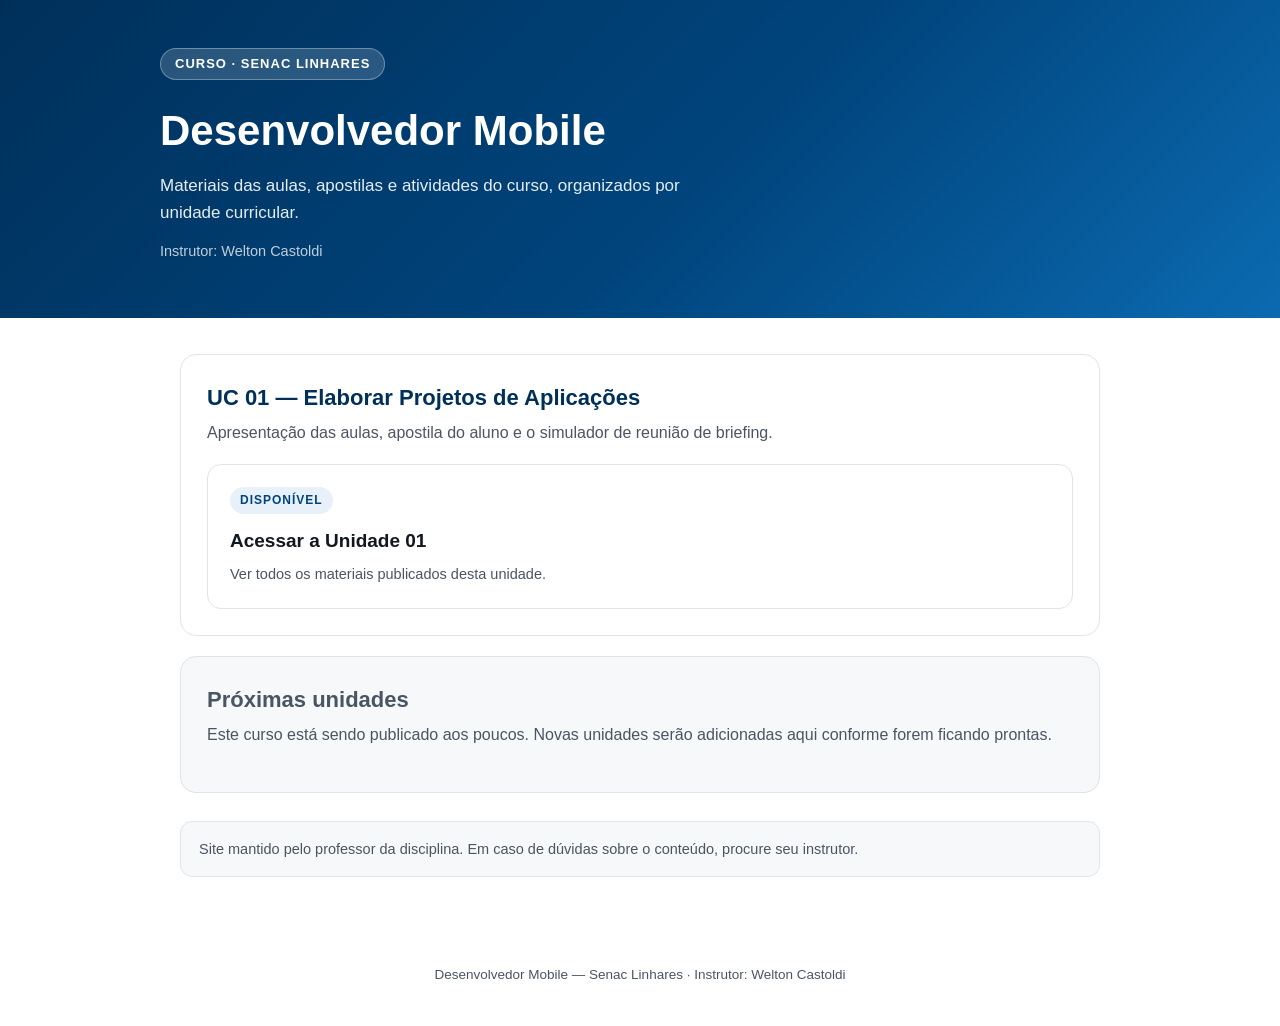
==== index.html @ 2380a628 "Publica unidade 01" ====
<!DOCTYPE html>
<html lang="pt-BR">
<head>
<meta charset="UTF-8">
<meta name="viewport" content="width=device-width, initial-scale=1.0">
<title>Desenvolvedor Mobile | Senac Linhares</title>
<link rel="stylesheet" href="assets/style.css">
</head>
<body>
<div class="topo">
  <div class="faixa-conteudo">
    <span class="tag">Curso · Senac Linhares</span>
    <h1>Desenvolvedor Mobile</h1>
    <p>Materiais das aulas, apostilas e atividades do curso, organizados por unidade curricular.</p>
    <p style="margin-top:14px;font-size:14.5px;color:rgba(255,255,255,.75)">Instrutor: Welton Castoldi</p>
  </div>
</div>
<main>

  <div class="cartao-unidade">
    <h2>UC 01 — Elaborar Projetos de Aplicações</h2>
    <p class="desc">Apresentação das aulas, apostila do aluno e o simulador de reunião de briefing.</p>
    <a class="cartao" href="unidade-01-elaborar-projetos-de-aplicacoes/index.html">
      <span class="rot azul">Disponível</span>
      <h3>Acessar a Unidade 01</h3>
      <p>Ver todos os materiais publicados desta unidade.</p>
    </a>
  </div>

  <div class="cartao-unidade em-breve">
    <h2>Próximas unidades</h2>
    <p class="desc">Este curso está sendo publicado aos poucos. Novas unidades serão adicionadas aqui conforme forem ficando prontas.</p>
  </div>

  <div class="aviso">
    Site mantido pelo professor da disciplina. Em caso de dúvidas sobre o conteúdo, procure seu instrutor.
  </div>
</main>
<footer>Desenvolvedor Mobile — Senac Linhares · Instrutor: Welton Castoldi</footer>
</body>
</html>
---- assets/style.css ----
/* Desenvolvedor Mobile — Senac Linhares
   Estilo compartilhado do portal do curso */

:root{
  --azul:#00447c; --azul-esc:#00305a; --azul-claro:#e8f1f9;
  --laranja:#e8730c; --laranja-claro:#fdf0e3;
  --verde:#1d7a52; --verde-claro:#e6f4ee;
  --roxo:#6b3fa0; --roxo-claro:#f1ebfa;
  --tinta:#12181f; --tinta2:#4a5563; --linha:#dfe4ea; --fundo2:#f6f8fa;
  --sans:-apple-system,BlinkMacSystemFont,"Segoe UI",Roboto,"Helvetica Neue",Arial,sans-serif;
}

*{box-sizing:border-box}
html{scroll-behavior:smooth}
body{
  margin:0; font-family:var(--sans); color:var(--tinta); background:#fff;
  line-height:1.55;
}
a{color:var(--azul)}
img{max-width:100%}

.topo{
  background:linear-gradient(135deg,#00305a,#00447c 55%,#0b6ab0);
  color:#fff; padding:48px 20px 56px;
}
.topo .faixa-conteudo{max-width:960px;margin:0 auto}
.topo .tag{
  display:inline-block; background:rgba(255,255,255,.16); border:1px solid rgba(255,255,255,.32);
  padding:5px 14px; border-radius:99px; font-size:13px; font-weight:700; letter-spacing:1px;
  text-transform:uppercase; margin-bottom:18px;
}
.topo h1{margin:0 0 10px; font-size:clamp(28px,5vw,42px); color:#fff}
.topo p{margin:0; font-size:17px; color:rgba(255,255,255,.9); max-width:60ch}
.topo .voltar{
  display:inline-block; margin-bottom:18px; color:rgba(255,255,255,.85); text-decoration:none; font-size:14px;
}
.topo .voltar:hover{text-decoration:underline}

main{max-width:960px; margin:0 auto; padding:36px 20px 60px}

.grade-unidades{display:grid; grid-template-columns:1fr; gap:18px; margin-top:8px}
@media(min-width:640px){.grade-unidades{grid-template-columns:1fr 1fr}}

.cartao{
  display:block; border:1px solid var(--linha); border-radius:14px; padding:22px;
  text-decoration:none; color:var(--tinta); background:#fff;
  transition:box-shadow .15s ease, transform .15s ease;
}
.cartao:hover{box-shadow:0 10px 30px rgba(0,0,0,.08); transform:translateY(-2px)}
.cartao .rot{
  display:inline-block; font-size:12px; font-weight:800; letter-spacing:1px; text-transform:uppercase;
  padding:4px 10px; border-radius:99px; margin-bottom:12px;
}
.rot.azul{color:var(--azul); background:var(--azul-claro)}
.rot.laranja{color:var(--laranja); background:var(--laranja-claro)}
.rot.verde{color:var(--verde); background:var(--verde-claro)}
.rot.roxo{color:var(--roxo); background:var(--roxo-claro)}
.cartao h3{margin:0 0 8px; font-size:19px; color:var(--tinta)}
.cartao p{margin:0; font-size:14.5px; color:var(--tinta2)}

.cartao-unidade{
  border:1px solid var(--linha); border-radius:16px; padding:26px; margin-bottom:20px;
}
.cartao-unidade h2{margin:0 0 6px; color:var(--azul-esc); font-size:22px}
.cartao-unidade .desc{color:var(--tinta2); margin:0 0 18px}
.cartao-unidade.em-breve{background:var(--fundo2); color:var(--tinta2)}
.cartao-unidade.em-breve h2{color:var(--tinta2)}

.aviso{
  background:var(--fundo2); border:1px solid var(--linha); border-radius:12px;
  padding:16px 18px; font-size:14.5px; color:var(--tinta2); margin-top:28px;
}

footer{
  text-align:center; padding:28px 20px 40px; color:var(--tinta2); font-size:13.5px;
}

/* Conteúdo em texto corrido (ex.: página do simulador convertida de markdown) */
.conteudo{max-width:760px; margin:0 auto; padding:36px 20px 60px}
.conteudo h1{color:var(--azul-esc); font-size:clamp(24px,4vw,32px)}
.conteudo h2{color:var(--azul); margin-top:2.2em; border-top:1px solid var(--linha); padding-top:1em}
.conteudo h3{color:var(--laranja); margin-top:1.6em}
.conteudo blockquote{
  margin:1.2em 0; padding:10px 18px; border-left:3px solid var(--laranja); background:var(--laranja-claro);
  color:var(--tinta2); border-radius:0 8px 8px 0;
}
.conteudo pre{background:var(--fundo2); border:1px solid var(--linha); border-radius:8px; padding:14px; overflow-x:auto}
.conteudo code{font-family:"SF Mono",Consolas,"Liberation Mono",Menlo,monospace; font-size:.92em}
.conteudo hr{border:none; border-top:1px solid var(--linha); margin:2.2em 0}
.conteudo table{width:100%; border-collapse:collapse; margin:1.2em 0}
.conteudo th,.conteudo td{border:1px solid var(--linha); padding:8px 10px; text-align:left; font-size:14.5px}

.caixa-download{
  background:var(--azul-claro); border:1px solid #bfd8ec; border-radius:12px;
  padding:18px 20px; margin:0 0 2em; font-size:15px; color:var(--tinta2);
}
.caixa-download strong{color:var(--azul-esc)}
.botao-download{
  display:inline-block; background:var(--azul); color:#fff; text-decoration:none;
  font-weight:700; font-size:14.5px; padding:10px 18px; border-radius:8px; margin-top:4px;
}
.botao-download:hover{background:var(--azul-esc)}
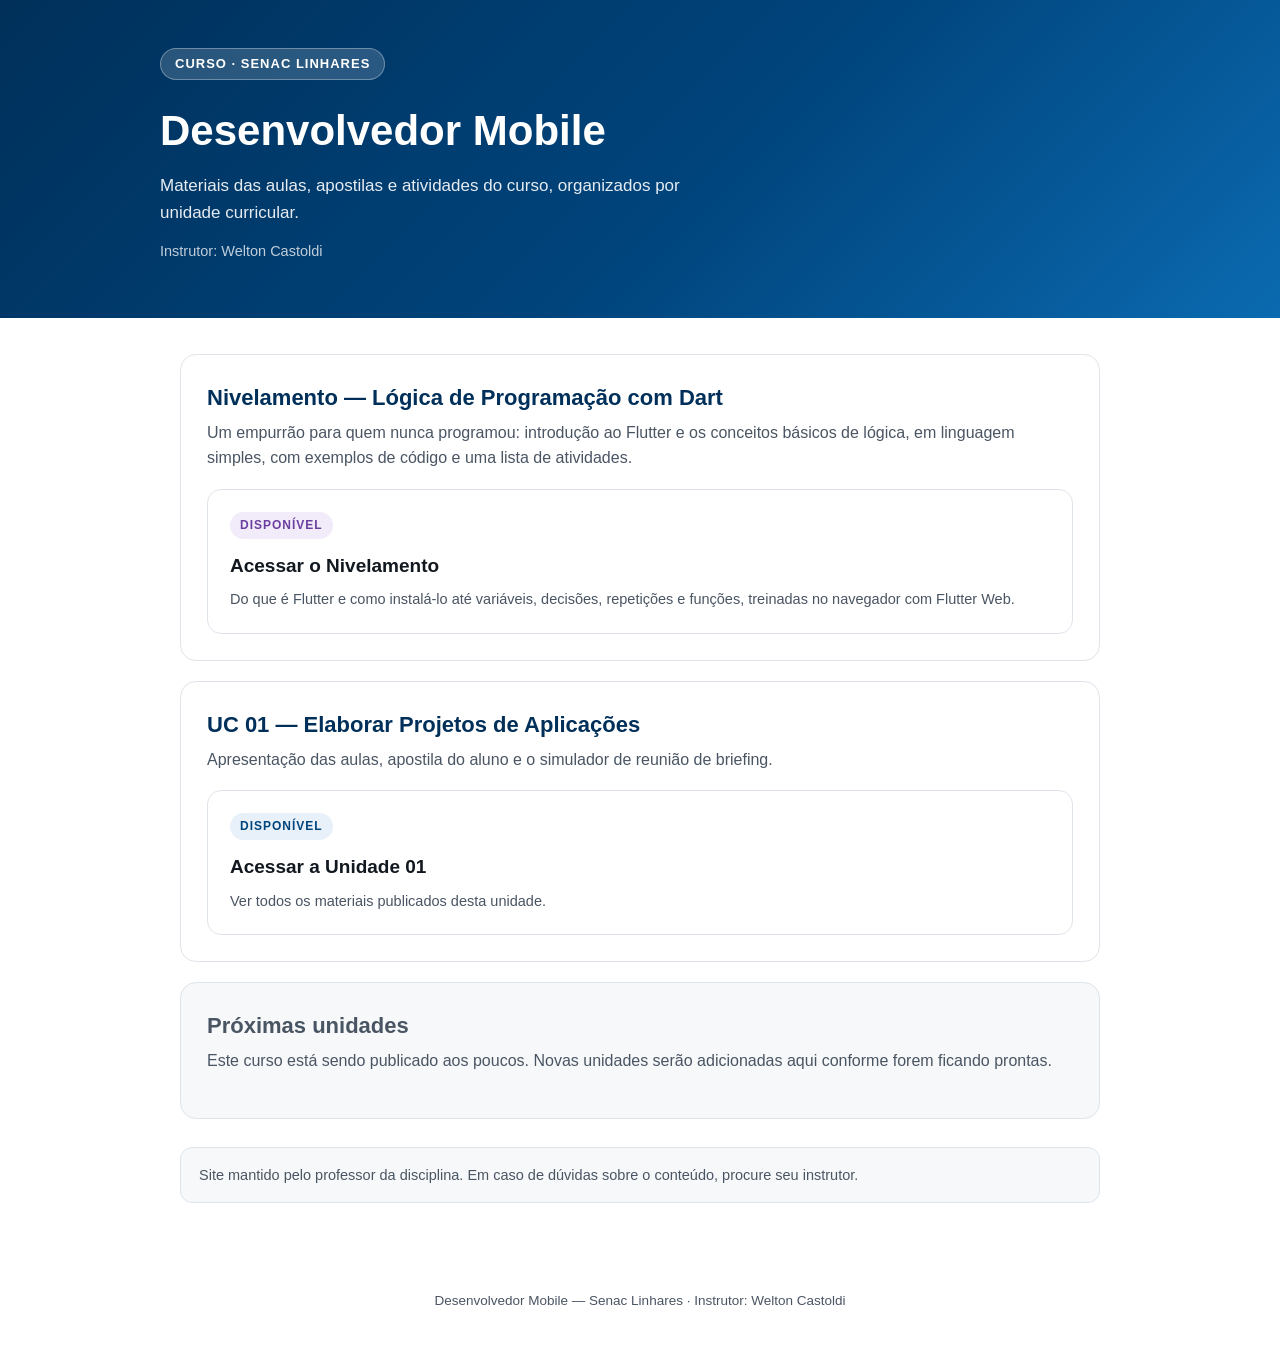
==== commit f2629c4a: "adiciona nivelamento" ====
--- a/index.html
+++ b/index.html
@@ -16,6 +16,16 @@
   </div>
 </div>
 <main>
+
+  <div class="cartao-unidade">
+    <h2>Nivelamento — Lógica de Programação com Dart</h2>
+    <p class="desc">Um empurrão para quem nunca programou: introdução ao Flutter e os conceitos básicos de lógica, em linguagem simples, com exemplos de código e uma lista de atividades.</p>
+    <a class="cartao" href="unidade-00-nivelamento-logica-dart/index.html">
+      <span class="rot roxo">Disponível</span>
+      <h3>Acessar o Nivelamento</h3>
+      <p>Do que é Flutter e como instalá-lo até variáveis, decisões, repetições e funções, treinadas no navegador com Flutter Web.</p>
+    </a>
+  </div>
 
   <div class="cartao-unidade">
     <h2>UC 01 — Elaborar Projetos de Aplicações</h2>
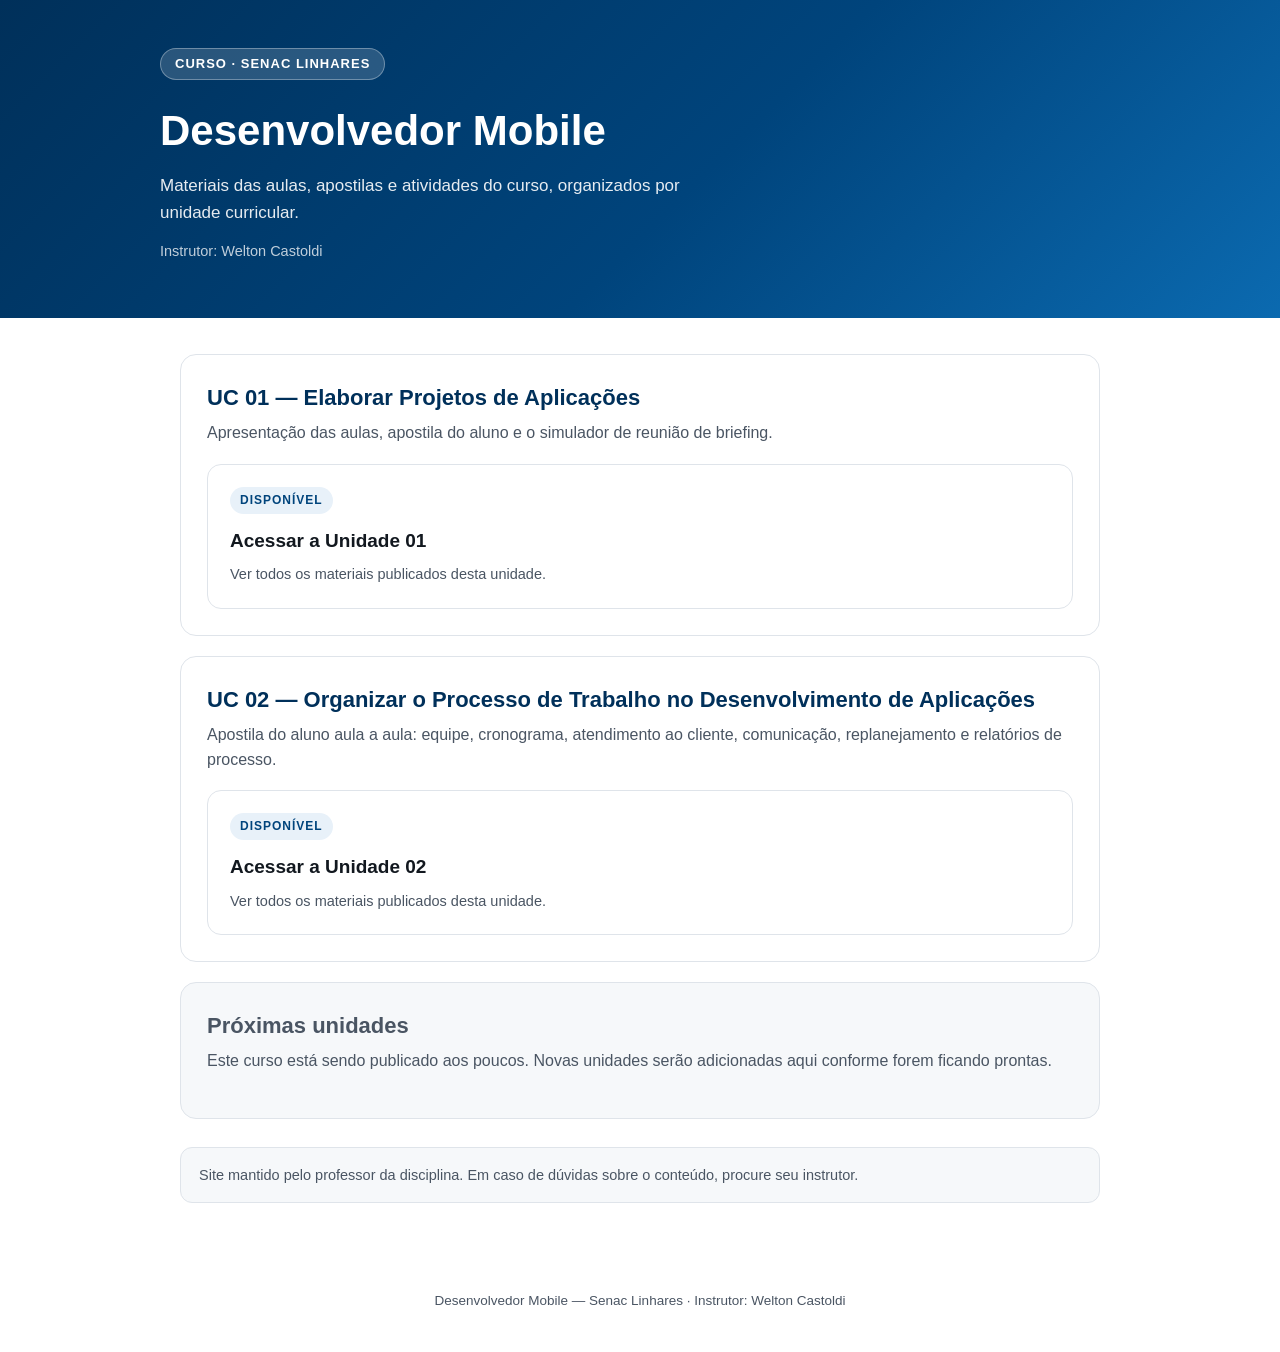
==== commit eb07ff06: "Adiciona unidade 02: apostila do aluno Publica a apostila da UC2 (Organizar o processo de trabalho, " ====
--- a/index.html
+++ b/index.html
@@ -18,21 +18,21 @@
 <main>
 
   <div class="cartao-unidade">
-    <h2>Nivelamento — Lógica de Programação com Dart</h2>
-    <p class="desc">Um empurrão para quem nunca programou: introdução ao Flutter e os conceitos básicos de lógica, em linguagem simples, com exemplos de código e uma lista de atividades.</p>
-    <a class="cartao" href="unidade-00-nivelamento-logica-dart/index.html">
-      <span class="rot roxo">Disponível</span>
-      <h3>Acessar o Nivelamento</h3>
-      <p>Do que é Flutter e como instalá-lo até variáveis, decisões, repetições e funções, treinadas no navegador com Flutter Web.</p>
-    </a>
-  </div>
-
-  <div class="cartao-unidade">
     <h2>UC 01 — Elaborar Projetos de Aplicações</h2>
     <p class="desc">Apresentação das aulas, apostila do aluno e o simulador de reunião de briefing.</p>
     <a class="cartao" href="unidade-01-elaborar-projetos-de-aplicacoes/index.html">
       <span class="rot azul">Disponível</span>
       <h3>Acessar a Unidade 01</h3>
+      <p>Ver todos os materiais publicados desta unidade.</p>
+    </a>
+  </div>
+
+  <div class="cartao-unidade">
+    <h2>UC 02 — Organizar o Processo de Trabalho no Desenvolvimento de Aplicações</h2>
+    <p class="desc">Apostila do aluno aula a aula: equipe, cronograma, atendimento ao cliente, comunicação, replanejamento e relatórios de processo.</p>
+    <a class="cartao" href="unidade-02-organizar-processo-trabalho/index.html">
+      <span class="rot azul">Disponível</span>
+      <h3>Acessar a Unidade 02</h3>
       <p>Ver todos os materiais publicados desta unidade.</p>
     </a>
   </div>
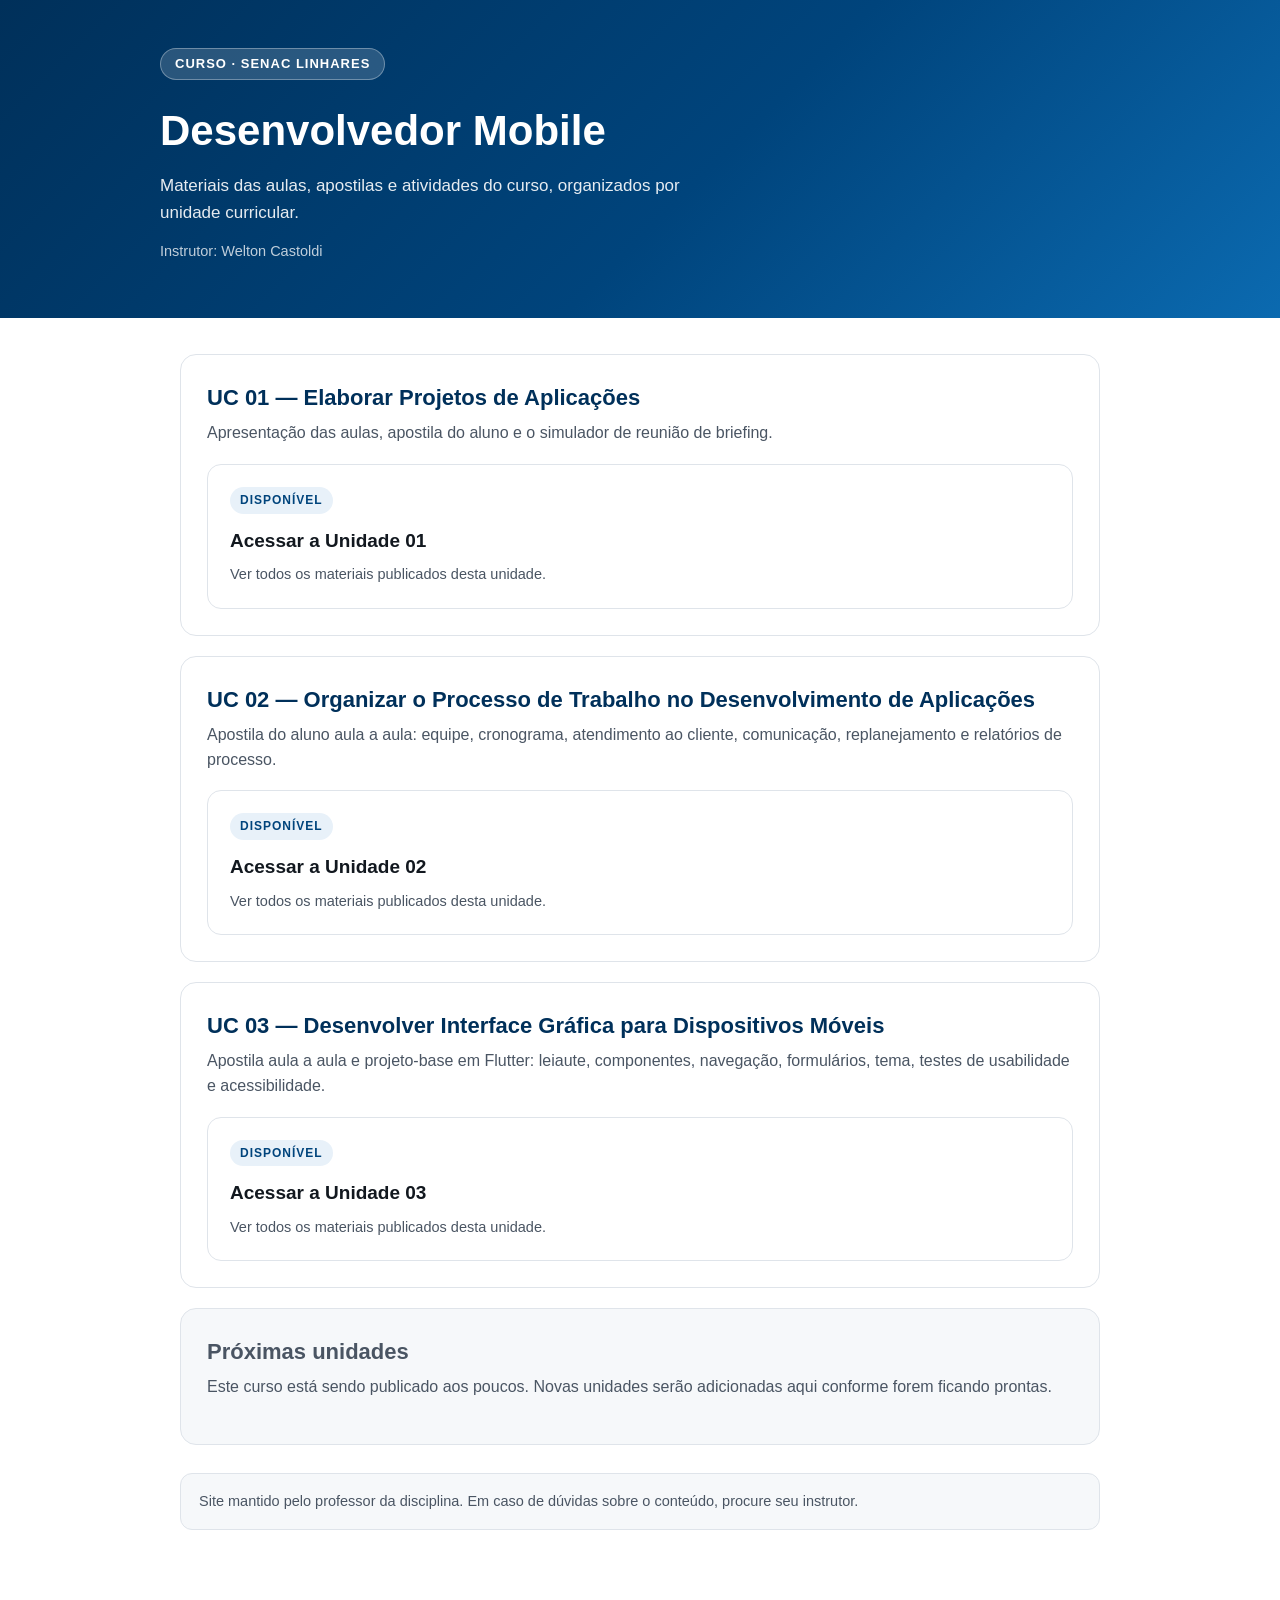
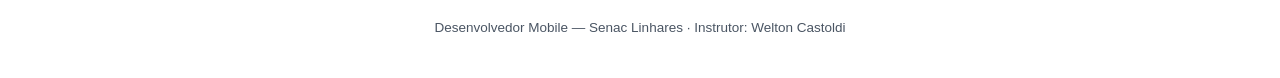
==== commit 4a7bf484: "Adiciona unidade 03: interface gráfica com Flutter Publica a apostila da UC3 (Desenvolver interface " ====
--- a/index.html
+++ b/index.html
@@ -37,6 +37,16 @@
     </a>
   </div>
 
+  <div class="cartao-unidade">
+    <h2>UC 03 — Desenvolver Interface Gráfica para Dispositivos Móveis</h2>
+    <p class="desc">Apostila aula a aula e projeto-base em Flutter: leiaute, componentes, navegação, formulários, tema, testes de usabilidade e acessibilidade.</p>
+    <a class="cartao" href="unidade-03-desenvolver-interface-grafica/index.html">
+      <span class="rot azul">Disponível</span>
+      <h3>Acessar a Unidade 03</h3>
+      <p>Ver todos os materiais publicados desta unidade.</p>
+    </a>
+  </div>
+
   <div class="cartao-unidade em-breve">
     <h2>Próximas unidades</h2>
     <p class="desc">Este curso está sendo publicado aos poucos. Novas unidades serão adicionadas aqui conforme forem ficando prontas.</p>
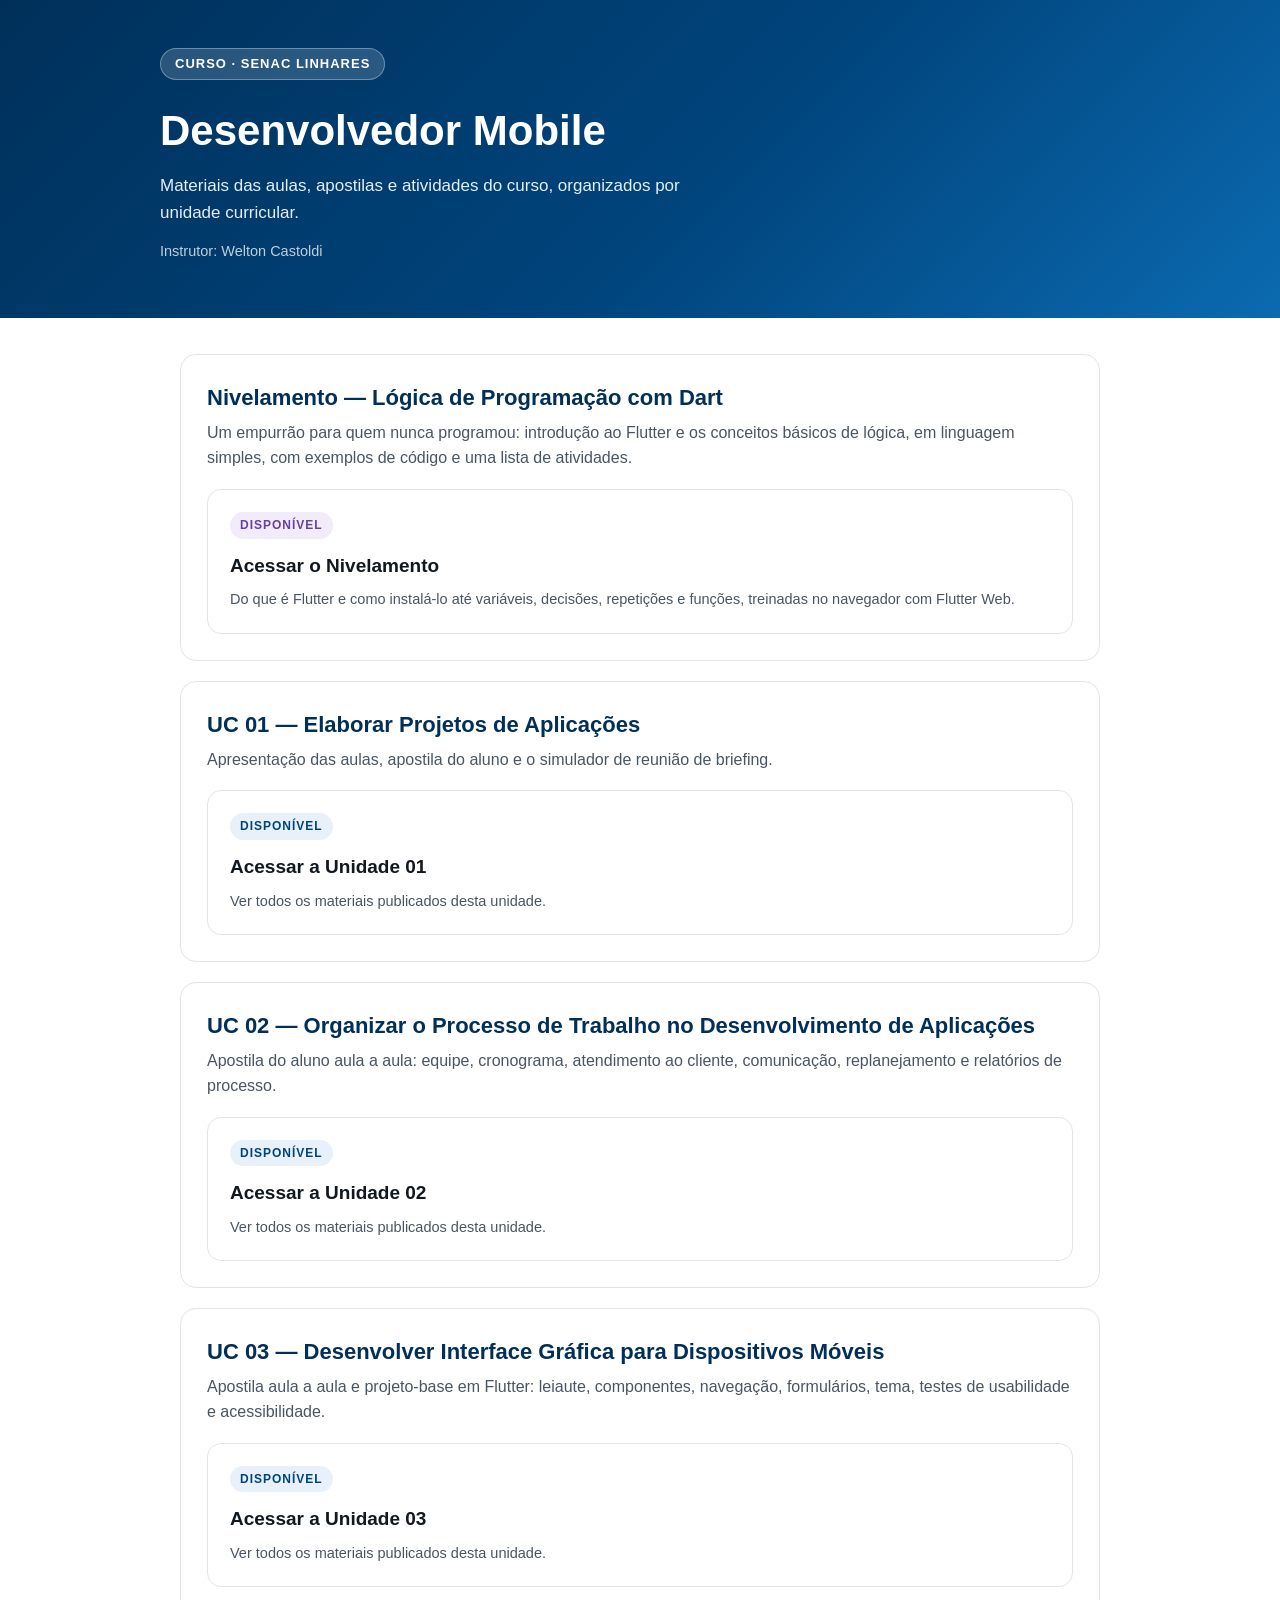
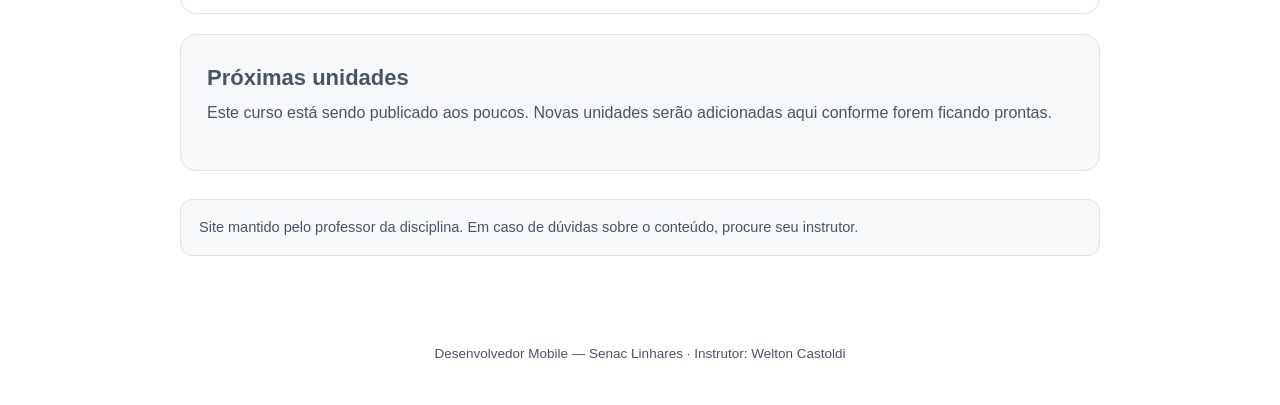
==== commit 87888bbc: "Merge branch 'main' of https://github.com/senac-linhares/curso-dev-mobile" ====
--- a/index.html
+++ b/index.html
@@ -16,6 +16,16 @@
   </div>
 </div>
 <main>
+
+  <div class="cartao-unidade">
+    <h2>Nivelamento — Lógica de Programação com Dart</h2>
+    <p class="desc">Um empurrão para quem nunca programou: introdução ao Flutter e os conceitos básicos de lógica, em linguagem simples, com exemplos de código e uma lista de atividades.</p>
+    <a class="cartao" href="unidade-00-nivelamento-logica-dart/index.html">
+      <span class="rot roxo">Disponível</span>
+      <h3>Acessar o Nivelamento</h3>
+      <p>Do que é Flutter e como instalá-lo até variáveis, decisões, repetições e funções, treinadas no navegador com Flutter Web.</p>
+    </a>
+  </div>
 
   <div class="cartao-unidade">
     <h2>UC 01 — Elaborar Projetos de Aplicações</h2>
